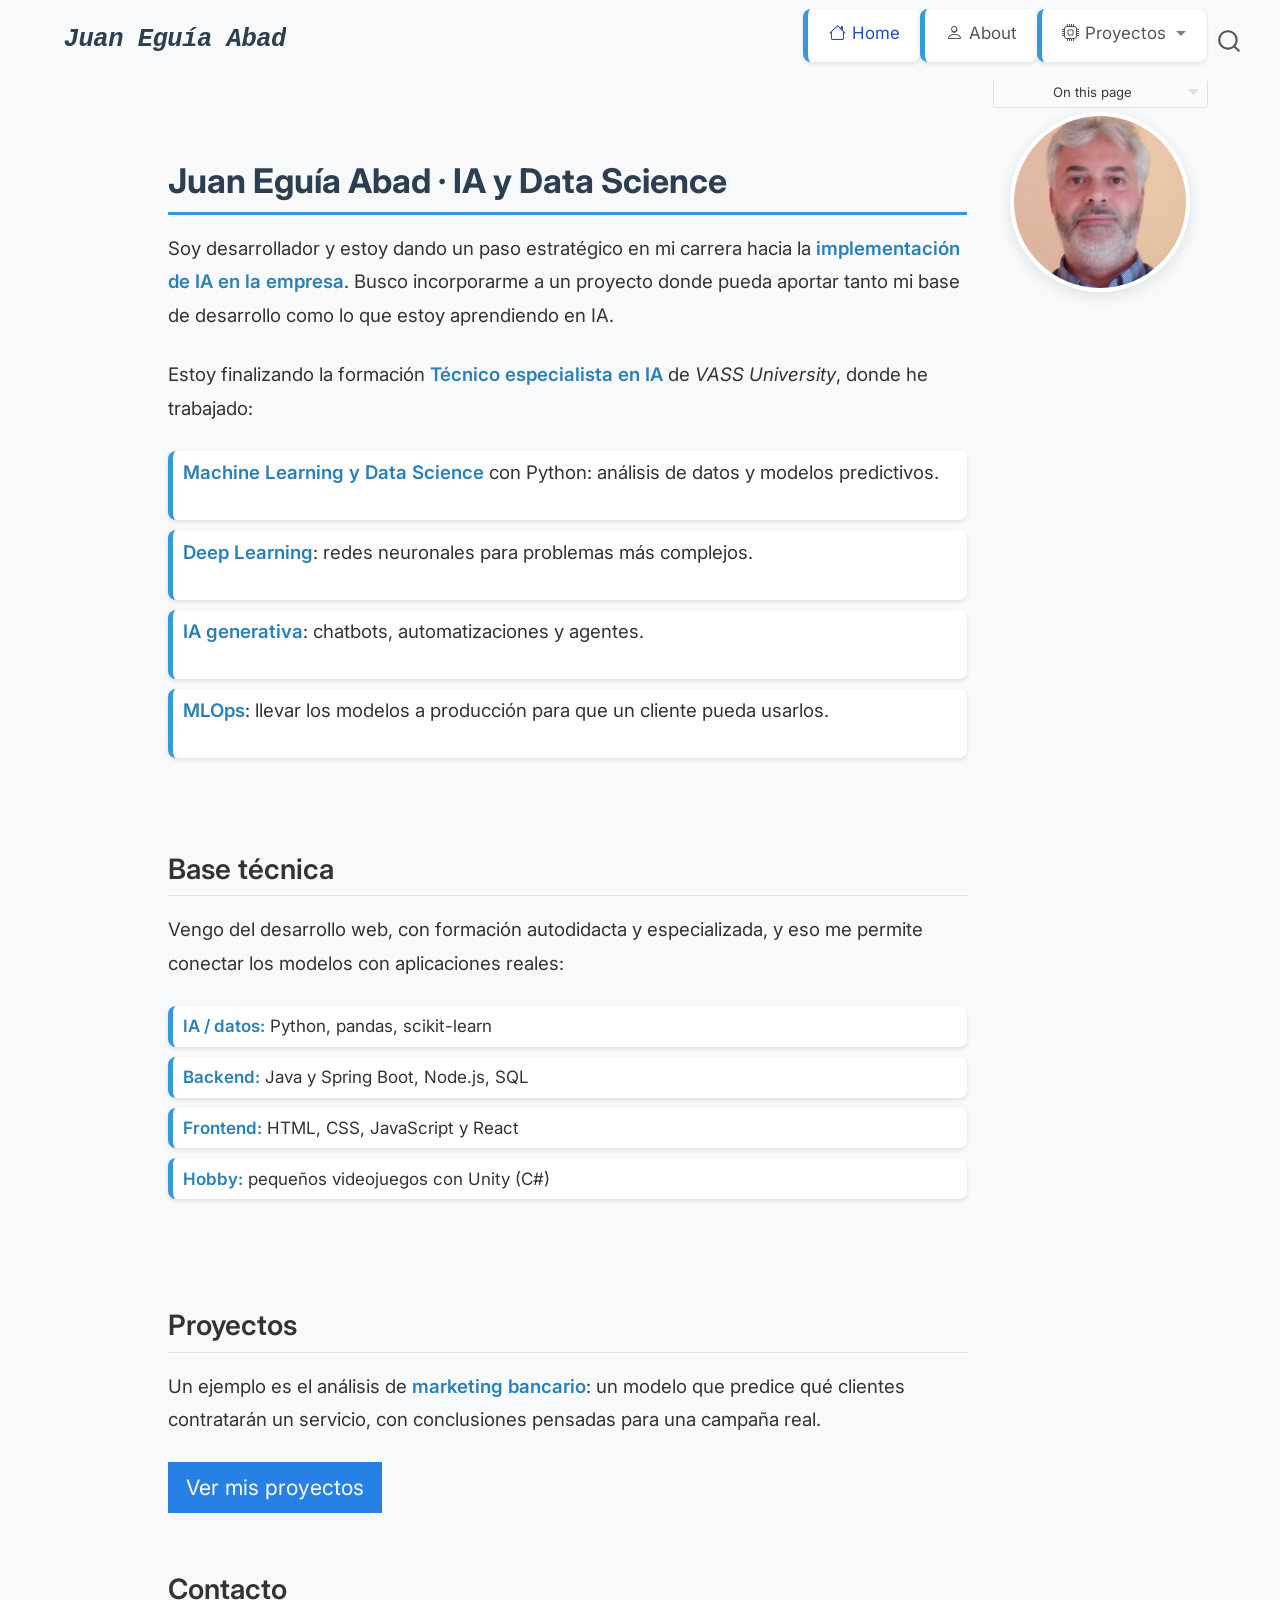
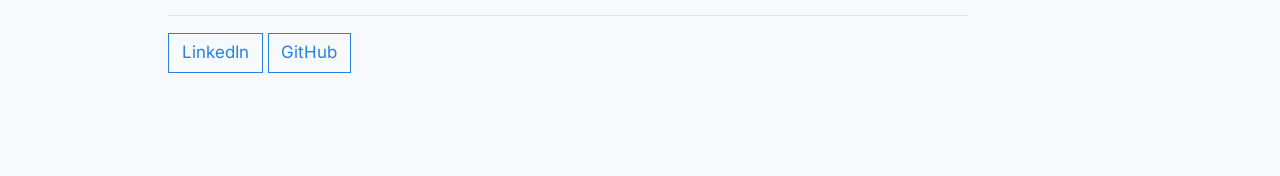
==== docs/index.html @ ff0ca88d "Actualizado proyecto bank-marketing (cambios esteticos)" ====
<!DOCTYPE html>
<html xmlns="http://www.w3.org/1999/xhtml" lang="en" xml:lang="en"><head>

<meta charset="utf-8">
<meta name="generator" content="quarto-1.9.37">

<meta name="viewport" content="width=device-width, initial-scale=1.0, user-scalable=yes">


<title>Juan Eguía Abad · IA y Data Science – Juan Eguía Abad</title>
<style>
/* Default styles provided by pandoc.
** See https://pandoc.org/MANUAL.html#variables-for-html for config info.
*/
code{white-space: pre-wrap;}
span.smallcaps{font-variant: small-caps;}
div.columns{display: flex; gap: min(4vw, 1.5em);}
div.column{flex: auto; overflow-x: auto;}
div.hanging-indent{margin-left: 1.5em; text-indent: -1.5em;}
ul.task-list{list-style: none;}
ul.task-list li input[type="checkbox"] {
  width: 0.8em;
  margin: 0 0.8em 0.2em -1em; /* quarto-specific, see https://github.com/quarto-dev/quarto-cli/issues/4556 */ 
  vertical-align: middle;
}
</style>


<script src="site_libs/quarto-nav/quarto-nav.js"></script>
<script src="site_libs/quarto-nav/headroom.min.js"></script>
<script src="site_libs/clipboard/clipboard.min.js"></script>
<script src="site_libs/quarto-search/autocomplete.umd.js"></script>
<script src="site_libs/quarto-search/fuse.min.js"></script>
<script src="site_libs/quarto-search/quarto-search.js"></script>
<meta name="quarto:offset" content="./">
<script src="site_libs/quarto-html/quarto.js" type="module"></script>
<script src="site_libs/quarto-html/tabsets/tabsets.js" type="module"></script>
<script src="site_libs/quarto-html/popper.min.js"></script>
<script src="site_libs/quarto-html/tippy.umd.min.js"></script>
<script src="site_libs/quarto-html/anchor.min.js"></script>
<link href="site_libs/quarto-html/tippy.css" rel="stylesheet">
<link href="site_libs/quarto-html/quarto-syntax-highlighting-7f8f88aac4f3542376d5c11b86a4c14d.css" rel="stylesheet" id="quarto-text-highlighting-styles">
<script src="site_libs/bootstrap/bootstrap.min.js"></script>
<link href="site_libs/bootstrap/bootstrap-icons.css" rel="stylesheet">
<link href="site_libs/bootstrap/bootstrap-a0f9fd0d421825b736dc1bbcbcba2219.min.css" rel="stylesheet" append-hash="true" id="quarto-bootstrap" data-mode="light">
<script id="quarto-search-options" type="application/json">{
  "location": "navbar",
  "copy-button": false,
  "collapse-after": 3,
  "panel-placement": "end",
  "type": "overlay",
  "limit": 50,
  "keyboard-shortcut": [
    "f",
    "/",
    "s"
  ],
  "show-item-context": false,
  "language": {
    "search-no-results-text": "No results",
    "search-matching-documents-text": "matching documents",
    "search-copy-link-title": "Copy link to search",
    "search-hide-matches-text": "Hide additional matches",
    "search-more-match-text": "more match in this document",
    "search-more-matches-text": "more matches in this document",
    "search-clear-button-title": "Clear",
    "search-text-placeholder": "",
    "search-detached-cancel-button-title": "Cancel",
    "search-submit-button-title": "Submit",
    "search-label": "Search"
  }
}</script>


<link rel="stylesheet" href="styles.css">
</head>

<body class="nav-fixed quarto-light">

<div id="quarto-search-results"></div>
  <header id="quarto-header" class="headroom fixed-top">
    <nav class="navbar navbar-expand-lg " data-bs-theme="dark">
      <div class="navbar-container container-fluid">
      <div class="navbar-brand-container mx-auto">
    <a class="navbar-brand" href="./index.html">
    <span class="navbar-title">Juan Eguía Abad</span>
    </a>
  </div>
            <div id="quarto-search" class="" title="Search"></div>
          <button class="navbar-toggler" type="button" data-bs-toggle="collapse" data-bs-target="#navbarCollapse" aria-controls="navbarCollapse" role="menu" aria-expanded="false" aria-label="Toggle navigation" onclick="if (window.quartoToggleHeadroom) { window.quartoToggleHeadroom(); }">
  <span class="navbar-toggler-icon"></span>
</button>
          <div class="collapse navbar-collapse" id="navbarCollapse">
            <ul class="navbar-nav navbar-nav-scroll ms-auto">
  <li class="nav-item">
    <a class="nav-link active" href="./index.html" aria-current="page"> <i class="bi bi-house" role="img">
</i> 
<span class="menu-text">Home</span></a>
  </li>  
  <li class="nav-item">
    <a class="nav-link" href="./about.html"> <i class="bi bi-person" role="img">
</i> 
<span class="menu-text">About</span></a>
  </li>  
  <li class="nav-item dropdown ">
    <a class="nav-link dropdown-toggle" href="#" id="nav-menu-proyectos" role="link" data-bs-toggle="dropdown" aria-expanded="false">
      <i class="bi bi-cpu" role="img">
</i> 
 <span class="menu-text">Proyectos</span>
    </a>
    <ul class="dropdown-menu dropdown-menu-end" aria-labelledby="nav-menu-proyectos">    
        <li>
    <a class="dropdown-item" href="./final_project_bf_juan_eguia_v2.html">
 <span class="dropdown-text">📊 Marketing Bancario</span></a>
  </li>  
        <li>
    <a class="dropdown-item" href="https://www.youtube.com/watch?v=UpP2fRecgTw">
 <span class="dropdown-text">🏆 Histórico ganadores Grand Slams</span></a>
  </li>  
    </ul>
  </li>
</ul>
          </div> <!-- /navcollapse -->
            <div class="quarto-navbar-tools">
</div>
      </div> <!-- /container-fluid -->
    </nav>
</header>
<!-- content -->
<div id="quarto-content" class="quarto-container page-columns page-rows-contents page-layout-article page-navbar">
<!-- sidebar -->
<!-- margin-sidebar -->
    <div id="quarto-margin-sidebar" class="sidebar margin-sidebar">
        <nav id="TOC" role="doc-toc" class="toc-active">
    <h2 id="toc-title">On this page</h2>
   
  <ul>
  <li><a href="#base-técnica" id="toc-base-técnica" class="nav-link active" data-scroll-target="#base-técnica">Base técnica</a></li>
  <li><a href="#proyectos" id="toc-proyectos" class="nav-link" data-scroll-target="#proyectos">Proyectos</a></li>
  <li><a href="#contacto" id="toc-contacto" class="nav-link" data-scroll-target="#contacto">Contacto</a></li>
  </ul>
</nav>
    </div>
<!-- main -->
<main class="content page-columns page-full" id="quarto-document-content">

<header id="title-block-header" class="quarto-title-block default">
<div class="quarto-title">
<h1 class="title">Juan Eguía Abad · IA y Data Science</h1>
</div>



<div class="quarto-title-meta">

    
  
    
  </div>
  


</header>



<div class="no-row-height column-margin column-container"><div class="">
<p><img src="img/fotoJuan.jpg" class="profile-photo img-fluid" alt="Foto de Juan Eguía Abad"></p>
</div></div><p>Soy desarrollador y estoy dando un paso estratégico en mi carrera hacia la <strong>implementación de IA en la empresa</strong>. Busco incorporarme a un proyecto donde pueda aportar tanto mi base de desarrollo como lo que estoy aprendiendo en IA.</p>
<p>Estoy finalizando la formación <strong>Técnico especialista en IA</strong> de <em>VASS University</em>, donde he trabajado:</p>
<ul>
<li><p><strong>Machine Learning y Data Science</strong> con Python: análisis de datos y modelos predictivos.</p></li>
<li><p><strong>Deep Learning</strong>: redes neuronales para problemas más complejos.</p></li>
<li><p><strong>IA generativa</strong>: chatbots, automatizaciones y agentes.</p></li>
<li><p><strong>MLOps</strong>: llevar los modelos a producción para que un cliente pueda usarlos.</p></li>
</ul>
<p><br></p>
<section id="base-técnica" class="level2">
<h2 class="anchored" data-anchor-id="base-técnica">Base técnica</h2>
<p>Vengo del desarrollo web, con formación autodidacta y especializada, y eso me permite conectar los modelos con aplicaciones reales:</p>
<ul>
<li><strong>IA / datos:</strong> Python, pandas, scikit-learn</li>
<li><strong>Backend:</strong> Java y Spring Boot, Node.js, SQL</li>
<li><strong>Frontend:</strong> HTML, CSS, JavaScript y React</li>
<li><strong>Hobby:</strong> pequeños videojuegos con Unity (C#)</li>
</ul>
<p><br></p>
</section>
<section id="proyectos" class="level2">
<h2 class="anchored" data-anchor-id="proyectos">Proyectos</h2>
<p>Un ejemplo es el análisis de <strong>marketing bancario</strong>: un modelo que predice qué clientes contratarán un servicio, con conclusiones pensadas para una campaña real.</p>
<p><a href="./proyectos.html" class="btn btn-primary btn-lg">Ver mis proyectos</a></p>
</section>
<section id="contacto" class="level2">
<h2 class="anchored" data-anchor-id="contacto">Contacto</h2>
<!-- Sustituye TU-USUARIO por tus URLs reales -->
<p><a href="https://www.linkedin.com/in/juan-eguía-638878b7/" class="btn btn-outline-primary" target="_blank">LinkedIn</a> <a href="https://github.com/juan1639" class="btn btn-outline-primary" target="_blank">GitHub</a></p>


</section>

</main> <!-- /main -->
<script id="quarto-html-after-body" type="application/javascript">
  window.document.addEventListener("DOMContentLoaded", function (event) {
    const icon = "";
    const anchorJS = new window.AnchorJS();
    anchorJS.options = {
      placement: 'right',
      icon: icon
    };
    anchorJS.add('.anchored');
    const isCodeAnnotation = (el) => {
      for (const clz of el.classList) {
        if (clz.startsWith('code-annotation-')) {                     
          return true;
        }
      }
      return false;
    }
    const onCopySuccess = function(e) {
      // button target
      const button = e.trigger;
      // don't keep focus
      button.blur();
      // flash "checked"
      button.classList.add('code-copy-button-checked');
      var currentTitle = button.getAttribute("title");
      button.setAttribute("title", "Copied!");
      let tooltip;
      if (window.bootstrap) {
        button.setAttribute("data-bs-toggle", "tooltip");
        button.setAttribute("data-bs-placement", "left");
        button.setAttribute("data-bs-title", "Copied!");
        tooltip = new bootstrap.Tooltip(button, 
          { trigger: "manual", 
            customClass: "code-copy-button-tooltip",
            offset: [0, -8]});
        tooltip.show();    
      }
      setTimeout(function() {
        if (tooltip) {
          tooltip.hide();
          button.removeAttribute("data-bs-title");
          button.removeAttribute("data-bs-toggle");
          button.removeAttribute("data-bs-placement");
        }
        button.setAttribute("title", currentTitle);
        button.classList.remove('code-copy-button-checked');
      }, 1000);
      // clear code selection
      e.clearSelection();
    }
    const getTextToCopy = function(trigger) {
      const outerScaffold = trigger.parentElement.cloneNode(true);
      const codeEl = outerScaffold.querySelector('code');
      for (const childEl of codeEl.children) {
        if (isCodeAnnotation(childEl)) {
          childEl.remove();
        }
      }
      return codeEl.innerText;
    }
    const clipboard = new window.ClipboardJS('.code-copy-button:not([data-in-quarto-modal])', {
      text: getTextToCopy
    });
    clipboard.on('success', onCopySuccess);
    if (window.document.getElementById('quarto-embedded-source-code-modal')) {
      const clipboardModal = new window.ClipboardJS('.code-copy-button[data-in-quarto-modal]', {
        text: getTextToCopy,
        container: window.document.getElementById('quarto-embedded-source-code-modal')
      });
      clipboardModal.on('success', onCopySuccess);
    }
      var localhostRegex = new RegExp(/^(?:http|https):\/\/localhost\:?[0-9]*\//);
      var mailtoRegex = new RegExp(/^mailto:/);
        var filterRegex = new RegExp('/' + window.location.host + '/');
      var isInternal = (href) => {
          return filterRegex.test(href) || localhostRegex.test(href) || mailtoRegex.test(href);
      }
      // Inspect non-navigation links and adorn them if external
     var links = window.document.querySelectorAll('a[href]:not(.nav-link):not(.navbar-brand):not(.toc-action):not(.sidebar-link):not(.sidebar-item-toggle):not(.pagination-link):not(.no-external):not([aria-hidden]):not(.dropdown-item):not(.quarto-navigation-tool):not(.about-link)');
      for (var i=0; i<links.length; i++) {
        const link = links[i];
        if (!isInternal(link.href)) {
          // undo the damage that might have been done by quarto-nav.js in the case of
          // links that we want to consider external
          if (link.dataset.originalHref !== undefined) {
            link.href = link.dataset.originalHref;
          }
        }
      }
    function tippyHover(el, contentFn, onTriggerFn, onUntriggerFn) {
      const config = {
        allowHTML: true,
        maxWidth: 500,
        delay: 100,
        arrow: false,
        appendTo: function(el) {
            return el.parentElement;
        },
        interactive: true,
        interactiveBorder: 10,
        theme: 'quarto',
        placement: 'bottom-start',
      };
      if (contentFn) {
        config.content = contentFn;
      }
      if (onTriggerFn) {
        config.onTrigger = onTriggerFn;
      }
      if (onUntriggerFn) {
        config.onUntrigger = onUntriggerFn;
      }
      window.tippy(el, config); 
    }
    const noterefs = window.document.querySelectorAll('a[role="doc-noteref"]');
    for (var i=0; i<noterefs.length; i++) {
      const ref = noterefs[i];
      tippyHover(ref, function() {
        // use id or data attribute instead here
        let href = ref.getAttribute('data-footnote-href') || ref.getAttribute('href');
        try { href = new URL(href).hash; } catch {}
        const id = href.replace(/^#\/?/, "");
        const note = window.document.getElementById(id);
        if (note) {
          return note.innerHTML;
        } else {
          return "";
        }
      });
    }
    const xrefs = window.document.querySelectorAll('a.quarto-xref');
    const processXRef = (id, note) => {
      // Strip column container classes
      const stripColumnClz = (el) => {
        el.classList.remove("page-full", "page-columns");
        if (el.children) {
          for (const child of el.children) {
            stripColumnClz(child);
          }
        }
      }
      stripColumnClz(note)
      if (id === null || id.startsWith('sec-')) {
        // Special case sections, only their first couple elements
        const container = document.createElement("div");
        if (note.children && note.children.length > 2) {
          container.appendChild(note.children[0].cloneNode(true));
          for (let i = 1; i < note.children.length; i++) {
            const child = note.children[i];
            if (child.tagName === "P" && child.innerText === "") {
              continue;
            } else {
              container.appendChild(child.cloneNode(true));
              break;
            }
          }
          if (window.Quarto?.typesetMath) {
            window.Quarto.typesetMath(container);
          }
          return container.innerHTML
        } else {
          if (window.Quarto?.typesetMath) {
            window.Quarto.typesetMath(note);
          }
          return note.innerHTML;
        }
      } else {
        // Remove any anchor links if they are present
        const anchorLink = note.querySelector('a.anchorjs-link');
        if (anchorLink) {
          anchorLink.remove();
        }
        if (window.Quarto?.typesetMath) {
          window.Quarto.typesetMath(note);
        }
        if (note.classList.contains("callout")) {
          return note.outerHTML;
        } else {
          return note.innerHTML;
        }
      }
    }
    for (var i=0; i<xrefs.length; i++) {
      const xref = xrefs[i];
      tippyHover(xref, undefined, function(instance) {
        instance.disable();
        let url = xref.getAttribute('href');
        let hash = undefined; 
        if (url.startsWith('#')) {
          hash = url;
        } else {
          try { hash = new URL(url).hash; } catch {}
        }
        if (hash) {
          const id = hash.replace(/^#\/?/, "");
          const note = window.document.getElementById(id);
          if (note !== null) {
            try {
              const html = processXRef(id, note.cloneNode(true));
              instance.setContent(html);
            } finally {
              instance.enable();
              instance.show();
            }
          } else {
            // See if we can fetch this
            fetch(url.split('#')[0])
            .then(res => res.text())
            .then(html => {
              const parser = new DOMParser();
              const htmlDoc = parser.parseFromString(html, "text/html");
              const note = htmlDoc.getElementById(id);
              if (note !== null) {
                const html = processXRef(id, note);
                instance.setContent(html);
              } 
            }).finally(() => {
              instance.enable();
              instance.show();
            });
          }
        } else {
          // See if we can fetch a full url (with no hash to target)
          // This is a special case and we should probably do some content thinning / targeting
          fetch(url)
          .then(res => res.text())
          .then(html => {
            const parser = new DOMParser();
            const htmlDoc = parser.parseFromString(html, "text/html");
            const note = htmlDoc.querySelector('main.content');
            if (note !== null) {
              // This should only happen for chapter cross references
              // (since there is no id in the URL)
              // remove the first header
              if (note.children.length > 0 && note.children[0].tagName === "HEADER") {
                note.children[0].remove();
              }
              const html = processXRef(null, note);
              instance.setContent(html);
            } 
          }).finally(() => {
            instance.enable();
            instance.show();
          });
        }
      }, function(instance) {
      });
    }
        let selectedAnnoteEl;
        const selectorForAnnotation = ( cell, annotation) => {
          let cellAttr = 'data-code-cell="' + cell + '"';
          let lineAttr = 'data-code-annotation="' +  annotation + '"';
          const selector = 'span[' + cellAttr + '][' + lineAttr + ']';
          return selector;
        }
        const selectCodeLines = (annoteEl) => {
          const doc = window.document;
          const targetCell = annoteEl.getAttribute("data-target-cell");
          const targetAnnotation = annoteEl.getAttribute("data-target-annotation");
          const annoteSpan = window.document.querySelector(selectorForAnnotation(targetCell, targetAnnotation));
          const lines = annoteSpan.getAttribute("data-code-lines").split(",");
          const lineIds = lines.map((line) => {
            return targetCell + "-" + line;
          })
          let top = null;
          let height = null;
          let parent = null;
          if (lineIds.length > 0) {
              //compute the position of the single el (top and bottom and make a div)
              const el = window.document.getElementById(lineIds[0]);
              top = el.offsetTop;
              height = el.offsetHeight;
              parent = el.parentElement.parentElement;
            if (lineIds.length > 1) {
              const lastEl = window.document.getElementById(lineIds[lineIds.length - 1]);
              const bottom = lastEl.offsetTop + lastEl.offsetHeight;
              height = bottom - top;
            }
            if (top !== null && height !== null && parent !== null) {
              // cook up a div (if necessary) and position it 
              let div = window.document.getElementById("code-annotation-line-highlight");
              if (div === null) {
                div = window.document.createElement("div");
                div.setAttribute("id", "code-annotation-line-highlight");
                div.style.position = 'absolute';
                parent.appendChild(div);
              }
              div.style.top = top - 2 + "px";
              div.style.height = height + 4 + "px";
              div.style.left = 0;
              let gutterDiv = window.document.getElementById("code-annotation-line-highlight-gutter");
              if (gutterDiv === null) {
                gutterDiv = window.document.createElement("div");
                gutterDiv.setAttribute("id", "code-annotation-line-highlight-gutter");
                gutterDiv.style.position = 'absolute';
                const codeCell = window.document.getElementById(targetCell);
                const gutter = codeCell.querySelector('.code-annotation-gutter');
                gutter.appendChild(gutterDiv);
              }
              gutterDiv.style.top = top - 2 + "px";
              gutterDiv.style.height = height + 4 + "px";
            }
            selectedAnnoteEl = annoteEl;
          }
        };
        const unselectCodeLines = () => {
          const elementsIds = ["code-annotation-line-highlight", "code-annotation-line-highlight-gutter"];
          elementsIds.forEach((elId) => {
            const div = window.document.getElementById(elId);
            if (div) {
              div.remove();
            }
          });
          selectedAnnoteEl = undefined;
        };
          // Handle positioning of the toggle
      window.addEventListener(
        "resize",
        throttle(() => {
          elRect = undefined;
          if (selectedAnnoteEl) {
            selectCodeLines(selectedAnnoteEl);
          }
        }, 10)
      );
      function throttle(fn, ms) {
      let throttle = false;
      let timer;
        return (...args) => {
          if(!throttle) { // first call gets through
              fn.apply(this, args);
              throttle = true;
          } else { // all the others get throttled
              if(timer) clearTimeout(timer); // cancel #2
              timer = setTimeout(() => {
                fn.apply(this, args);
                timer = throttle = false;
              }, ms);
          }
        };
      }
        // Attach click handler to the DT
        const annoteDls = window.document.querySelectorAll('dt[data-target-cell]');
        for (const annoteDlNode of annoteDls) {
          annoteDlNode.addEventListener('click', (event) => {
            const clickedEl = event.target;
            if (clickedEl !== selectedAnnoteEl) {
              unselectCodeLines();
              const activeEl = window.document.querySelector('dt[data-target-cell].code-annotation-active');
              if (activeEl) {
                activeEl.classList.remove('code-annotation-active');
              }
              selectCodeLines(clickedEl);
              clickedEl.classList.add('code-annotation-active');
            } else {
              // Unselect the line
              unselectCodeLines();
              clickedEl.classList.remove('code-annotation-active');
            }
          });
        }
    const findCites = (el) => {
      const parentEl = el.parentElement;
      if (parentEl) {
        const cites = parentEl.dataset.cites;
        if (cites) {
          return {
            el,
            cites: cites.split(' ')
          };
        } else {
          return findCites(el.parentElement)
        }
      } else {
        return undefined;
      }
    };
    var bibliorefs = window.document.querySelectorAll('a[role="doc-biblioref"]');
    for (var i=0; i<bibliorefs.length; i++) {
      const ref = bibliorefs[i];
      const citeInfo = findCites(ref);
      if (citeInfo) {
        tippyHover(citeInfo.el, function() {
          var popup = window.document.createElement('div');
          citeInfo.cites.forEach(function(cite) {
            var citeDiv = window.document.createElement('div');
            citeDiv.classList.add('hanging-indent');
            citeDiv.classList.add('csl-entry');
            var biblioDiv = window.document.getElementById('ref-' + cite);
            if (biblioDiv) {
              citeDiv.innerHTML = biblioDiv.innerHTML;
            }
            popup.appendChild(citeDiv);
          });
          return popup.innerHTML;
        });
      }
    }
  });
  </script>
</div> <!-- /content -->




</body></html>
---- docs/site_libs/quarto-html/tippy.css ----
.tippy-box[data-animation=fade][data-state=hidden]{opacity:0}[data-tippy-root]{max-width:calc(100vw - 10px)}.tippy-box{position:relative;background-color:#333;color:#fff;border-radius:4px;font-size:14px;line-height:1.4;white-space:normal;outline:0;transition-property:transform,visibility,opacity}.tippy-box[data-placement^=top]>.tippy-arrow{bottom:0}.tippy-box[data-placement^=top]>.tippy-arrow:before{bottom:-7px;left:0;border-width:8px 8px 0;border-top-color:initial;transform-origin:center top}.tippy-box[data-placement^=bottom]>.tippy-arrow{top:0}.tippy-box[data-placement^=bottom]>.tippy-arrow:before{top:-7px;left:0;border-width:0 8px 8px;border-bottom-color:initial;transform-origin:center bottom}.tippy-box[data-placement^=left]>.tippy-arrow{right:0}.tippy-box[data-placement^=left]>.tippy-arrow:before{border-width:8px 0 8px 8px;border-left-color:initial;right:-7px;transform-origin:center left}.tippy-box[data-placement^=right]>.tippy-arrow{left:0}.tippy-box[data-placement^=right]>.tippy-arrow:before{left:-7px;border-width:8px 8px 8px 0;border-right-color:initial;transform-origin:center right}.tippy-box[data-inertia][data-state=visible]{transition-timing-function:cubic-bezier(.54,1.5,.38,1.11)}.tippy-arrow{width:16px;height:16px;color:#333}.tippy-arrow:before{content:"";position:absolute;border-color:transparent;border-style:solid}.tippy-content{position:relative;padding:5px 9px;z-index:1}
---- docs/site_libs/quarto-html/quarto-syntax-highlighting-7f8f88aac4f3542376d5c11b86a4c14d.css ----
/* quarto syntax highlight colors */
:root {
  --quarto-hl-ot-color: #003B4F;
  --quarto-hl-at-color: #657422;
  --quarto-hl-ss-color: #20794D;
  --quarto-hl-an-color: #5E5E5E;
  --quarto-hl-fu-color: #4758AB;
  --quarto-hl-st-color: #20794D;
  --quarto-hl-cf-color: #003B4F;
  --quarto-hl-op-color: #5E5E5E;
  --quarto-hl-er-color: #AD0000;
  --quarto-hl-bn-color: #AD0000;
  --quarto-hl-al-color: #AD0000;
  --quarto-hl-va-color: #111111;
  --quarto-hl-bu-color: inherit;
  --quarto-hl-ex-color: inherit;
  --quarto-hl-pp-color: #AD0000;
  --quarto-hl-in-color: #5E5E5E;
  --quarto-hl-vs-color: #20794D;
  --quarto-hl-wa-color: #5E5E5E;
  --quarto-hl-do-color: #5E5E5E;
  --quarto-hl-im-color: #00769E;
  --quarto-hl-ch-color: #20794D;
  --quarto-hl-dt-color: #AD0000;
  --quarto-hl-fl-color: #AD0000;
  --quarto-hl-co-color: #5E5E5E;
  --quarto-hl-cv-color: #5E5E5E;
  --quarto-hl-cn-color: #8f5902;
  --quarto-hl-sc-color: #5E5E5E;
  --quarto-hl-dv-color: #AD0000;
  --quarto-hl-kw-color: #003B4F;
}

/* other quarto variables */
:root {
  --quarto-font-monospace: SFMono-Regular, Menlo, Monaco, Consolas, "Liberation Mono", "Courier New", monospace;
}

/* syntax highlight based on Pandoc's rules */
pre > code.sourceCode > span {
  color: #003B4F;
}

code.sourceCode > span {
  color: #003B4F;
}

div.sourceCode,
div.sourceCode pre.sourceCode {
  color: #003B4F;
}

/* Normal */
code span {
  color: #003B4F;
}

/* Alert */
code span.al {
  color: #AD0000;
  font-style: inherit;
}

/* Annotation */
code span.an {
  color: #5E5E5E;
  font-style: inherit;
}

/* Attribute */
code span.at {
  color: #657422;
  font-style: inherit;
}

/* BaseN */
code span.bn {
  color: #AD0000;
  font-style: inherit;
}

/* BuiltIn */
code span.bu {
  font-style: inherit;
}

/* ControlFlow */
code span.cf {
  color: #003B4F;
  font-weight: bold;
  font-style: inherit;
}

/* Char */
code span.ch {
  color: #20794D;
  font-style: inherit;
}

/* Constant */
code span.cn {
  color: #8f5902;
  font-style: inherit;
}

/* Comment */
code span.co {
  color: #5E5E5E;
  font-style: inherit;
}

/* CommentVar */
code span.cv {
  color: #5E5E5E;
  font-style: italic;
}

/* Documentation */
code span.do {
  color: #5E5E5E;
  font-style: italic;
}

/* DataType */
code span.dt {
  color: #AD0000;
  font-style: inherit;
}

/* DecVal */
code span.dv {
  color: #AD0000;
  font-style: inherit;
}

/* Error */
code span.er {
  color: #AD0000;
  font-style: inherit;
}

/* Extension */
code span.ex {
  font-style: inherit;
}

/* Float */
code span.fl {
  color: #AD0000;
  font-style: inherit;
}

/* Function */
code span.fu {
  color: #4758AB;
  font-style: inherit;
}

/* Import */
code span.im {
  color: #00769E;
  font-style: inherit;
}

/* Information */
code span.in {
  color: #5E5E5E;
  font-style: inherit;
}

/* Keyword */
code span.kw {
  color: #003B4F;
  font-weight: bold;
  font-style: inherit;
}

/* Operator */
code span.op {
  color: #5E5E5E;
  font-style: inherit;
}

/* Other */
code span.ot {
  color: #003B4F;
  font-style: inherit;
}

/* Preprocessor */
code span.pp {
  color: #AD0000;
  font-style: inherit;
}

/* SpecialChar */
code span.sc {
  color: #5E5E5E;
  font-style: inherit;
}

/* SpecialString */
code span.ss {
  color: #20794D;
  font-style: inherit;
}

/* String */
code span.st {
  color: #20794D;
  font-style: inherit;
}

/* Variable */
code span.va {
  color: #111111;
  font-style: inherit;
}

/* VerbatimString */
code span.vs {
  color: #20794D;
  font-style: inherit;
}

/* Warning */
code span.wa {
  color: #5E5E5E;
  font-style: italic;
}

.prevent-inlining {
  content: "</";
}

/*# sourceMappingURL=789ad8cd35626ba772517505b42a116e.css.map */
---- docs/styles.css ----
/* css styles */
/* Importar una fuente elegante de Google */
/* @import url('https://googleapis.com'); */
@import url('https://fonts.googleapis.com/css2?family=Inter:wght@400;600;700&display=swap');

body {
    font-family: 'Inter', sans-serif;
    line-height: 1.8;
    color: #333;
    background-color: #f8f9fa;
}

.profile-photo {
    width: 180px;         /* Ajusta el tamaño a tu gusto */
    height: 180px;
    object-fit: cover;    /* Evita que la foto se deforme */
    border-radius: 50%;   /* Hace la foto redonda */
    border: 4px solid white;
    box-shadow: 0 4px 15px rgba(0,0,0,0.1); /* Sombra elegante */
    margin-bottom: 20px;
    display: block;
    margin-left: auto;
    margin-right: auto;   /* Centra la imagen */
}

/* Estilo para el título de la barra de navegación */
.navbar-brand {
    font-family: 'Fira Code', monospace; /* Fuente tipo código */
    font-weight: bold;
    font-style: italic;
    font-size: 1.5rem;
    margin-left: 2rem;
    letter-spacing: -0.5px;
    color: #2c3e50 !important;
}

/* Estilo para el título principal */
h1.title {
    font-weight: 700;
    color: #2c3e50;
    border-bottom: 3px solid #3498db;
    padding-bottom: 10px;
    margin-top: 50px;
    margin-bottom: 40px;
}

/* Estilo para los párrafos */
p {
    font-size: 1.1rem;
    margin-bottom: 1.5rem;
    max-width: 800px; /* Mejora la lectura */
}

/* Resaltado en negrita (para tus tecnologías) */
strong {
    color: #2980b9;
    font-weight: 600;
}

/* Botón de "Ver mis proyectos" */
a[href="about.qmd"] {
    display: inline-block;
    background-color: #3498db;
    color: white !important;
    padding: 12px 25px;
    border-radius: 8px;
    text-decoration: none;
    font-weight: 600;
    transition: all 0.3s ease;
    margin-top: 20px;
    box-shadow: 0 4px 6px rgba(0,0,0,0.1);
}

a[href="about.qmd"]:hover {
    background-color: #2980b9;
    transform: translateY(-2px);
    box-shadow: 0 6px 12px rgba(0,0,0,0.15);
}

/* Un toque especial para el bloque de texto */
.quarto-title-block {
    margin-bottom: 3rem;
}

/* Estilo para la lista de proyectos */
ul {
    list-style: none;
    padding-left: 0;
}

ul li {
    background: white;
    margin-bottom: 10px;
    padding: 0.3rem 0.6rem;
    border-radius: 8px;
    border-left: 5px solid #3498db;
    box-shadow: 0 2px 4px rgba(0,0,0,0.1);
}

ul li a {
    text-decoration: none;
    font-weight: 600;
    color: #2c3e50;
}
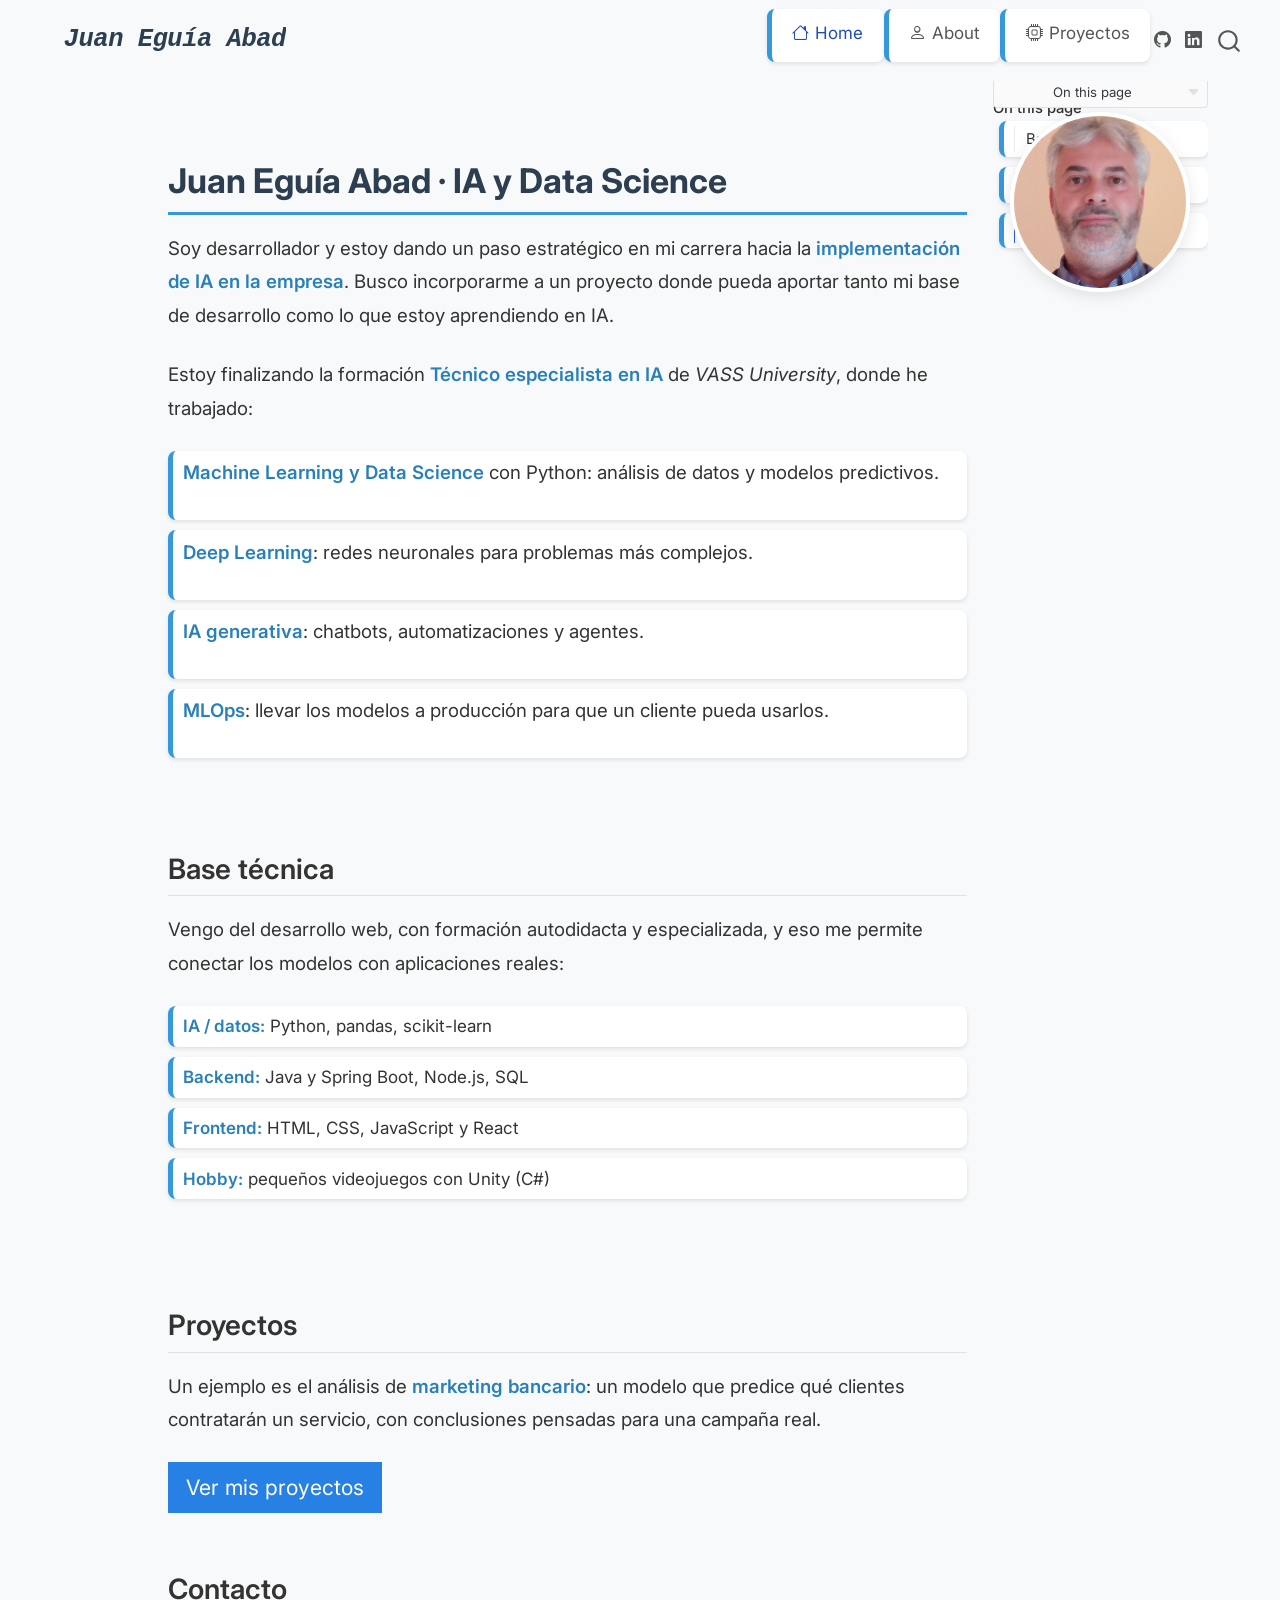
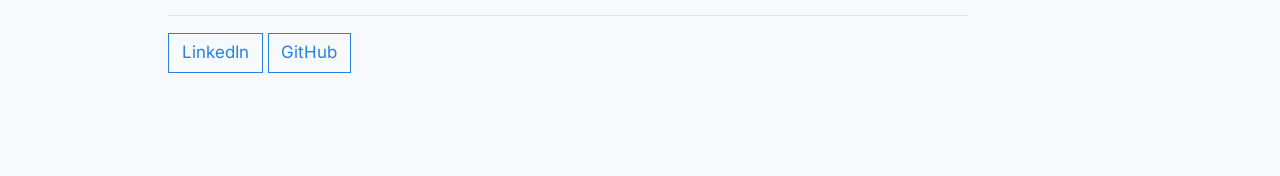
==== commit 7293f368: "Cambiada estructura del portfolio" ====
--- a/docs/index.html
+++ b/docs/index.html
@@ -102,26 +102,16 @@
 </i> 
 <span class="menu-text">About</span></a>
   </li>  
-  <li class="nav-item dropdown ">
-    <a class="nav-link dropdown-toggle" href="#" id="nav-menu-proyectos" role="link" data-bs-toggle="dropdown" aria-expanded="false">
-      <i class="bi bi-cpu" role="img">
+  <li class="nav-item">
+    <a class="nav-link" href="./proyectos.html"> <i class="bi bi-cpu" role="img">
 </i> 
- <span class="menu-text">Proyectos</span>
-    </a>
-    <ul class="dropdown-menu dropdown-menu-end" aria-labelledby="nav-menu-proyectos">    
-        <li>
-    <a class="dropdown-item" href="./final_project_bf_juan_eguia_v2.html">
- <span class="dropdown-text">📊 Marketing Bancario</span></a>
+<span class="menu-text">Proyectos</span></a>
   </li>  
-        <li>
-    <a class="dropdown-item" href="https://www.youtube.com/watch?v=UpP2fRecgTw">
- <span class="dropdown-text">🏆 Histórico ganadores Grand Slams</span></a>
-  </li>  
-    </ul>
-  </li>
 </ul>
           </div> <!-- /navcollapse -->
             <div class="quarto-navbar-tools">
+    <a href="https://github.com/juan1639" title="" class="quarto-navigation-tool px-1" aria-label=""><i class="bi bi-github"></i></a>
+    <a href="https://www.linkedin.com/in/juan-egu%C3%ADa-638878b7/" title="" class="quarto-navigation-tool px-1" aria-label=""><i class="bi bi-linkedin"></i></a>
 </div>
       </div> <!-- /container-fluid -->
     </nav>
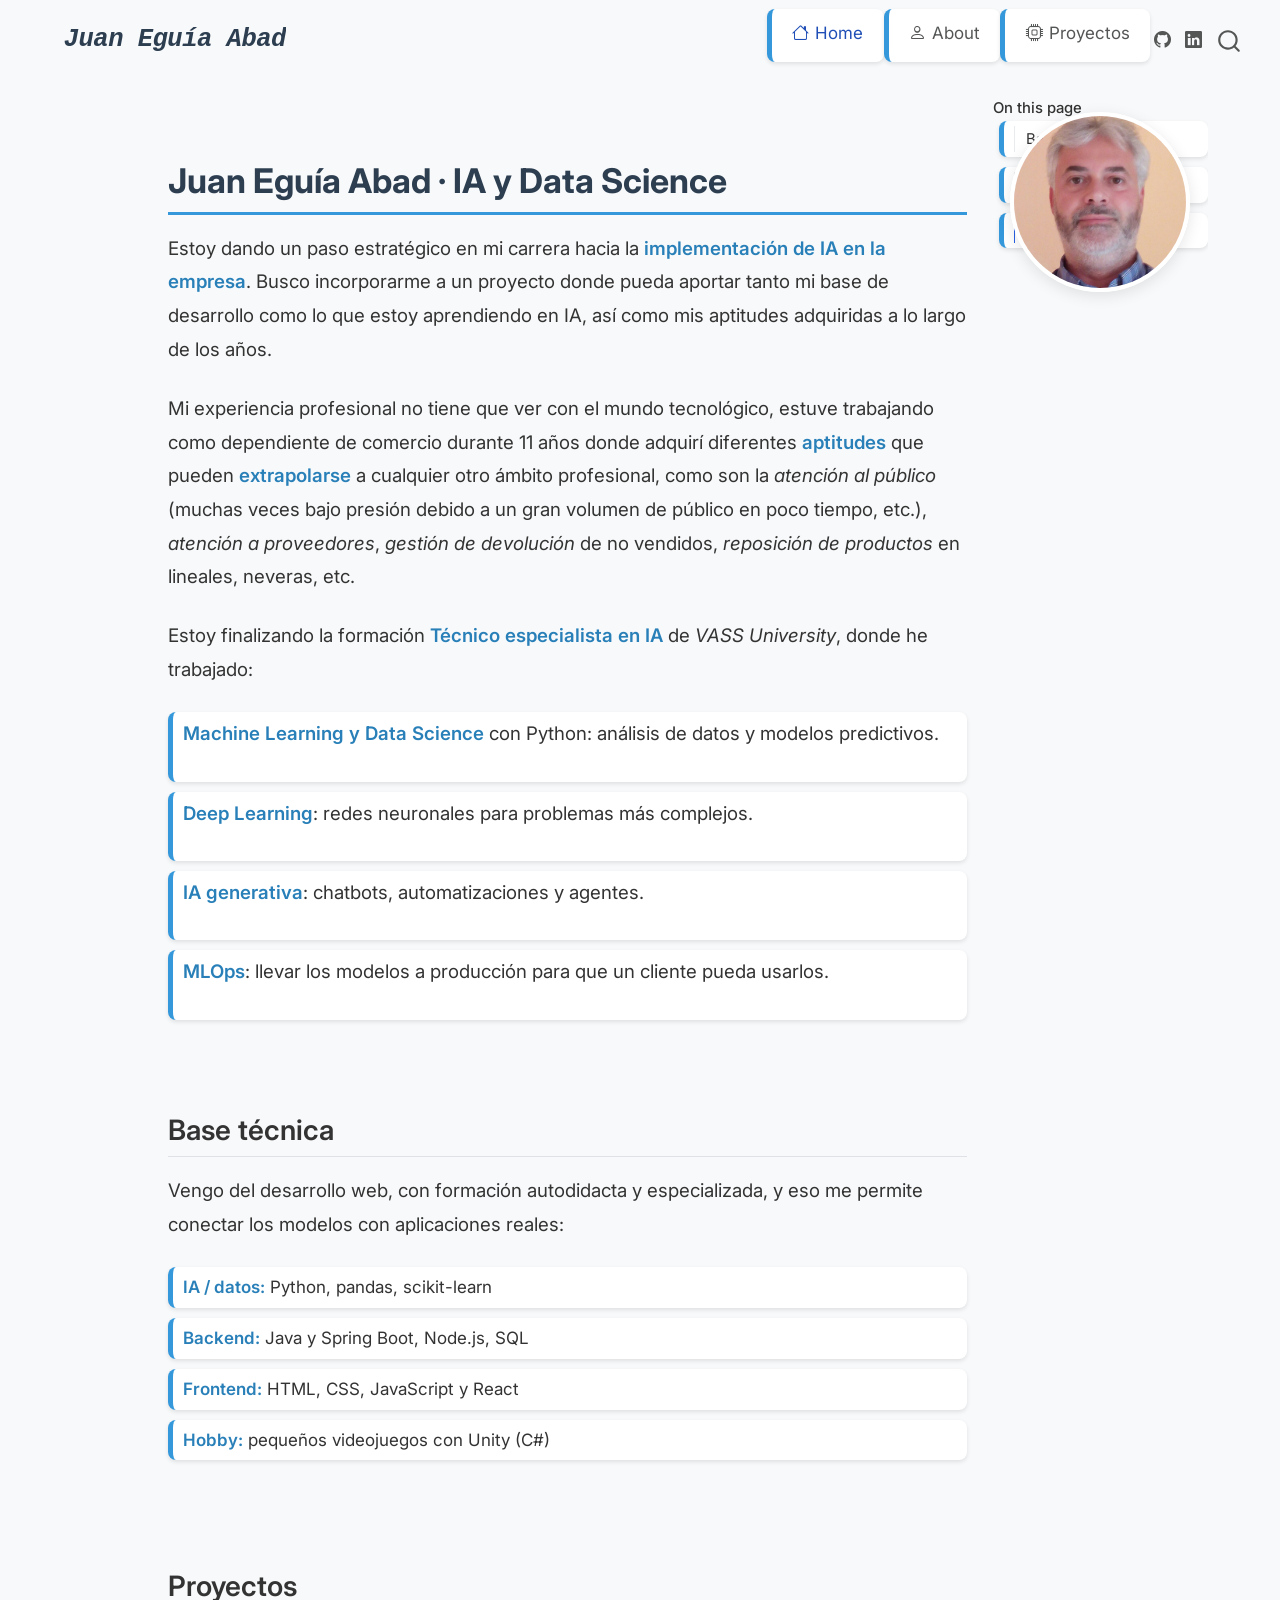
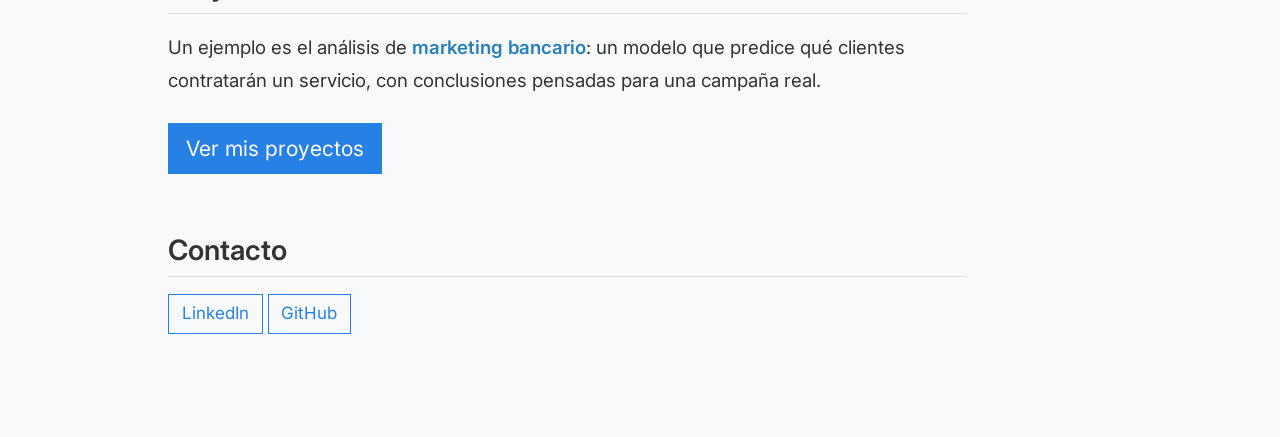
==== commit bc3a0e4c: "Agregado hablar experiencia anterior" ====
--- a/docs/index.html
+++ b/docs/index.html
@@ -156,7 +156,8 @@
 
 <div class="no-row-height column-margin column-container"><div class="">
 <p><img src="img/fotoJuan.jpg" class="profile-photo img-fluid" alt="Foto de Juan Eguía Abad"></p>
-</div></div><p>Soy desarrollador y estoy dando un paso estratégico en mi carrera hacia la <strong>implementación de IA en la empresa</strong>. Busco incorporarme a un proyecto donde pueda aportar tanto mi base de desarrollo como lo que estoy aprendiendo en IA.</p>
+</div></div><p>Estoy dando un paso estratégico en mi carrera hacia la <strong>implementación de IA en la empresa</strong>. Busco incorporarme a un proyecto donde pueda aportar tanto mi base de desarrollo como lo que estoy aprendiendo en IA, así como mis aptitudes adquiridas a lo largo de los años.</p>
+<p>Mi experiencia profesional no tiene que ver con el mundo tecnológico, estuve trabajando como dependiente de comercio durante 11 años donde adquirí diferentes <strong>aptitudes</strong> que pueden <strong>extrapolarse</strong> a cualquier otro ámbito profesional, como son la <em>atención al público</em> (muchas veces bajo presión debido a un gran volumen de público en poco tiempo, etc.), <em>atención a proveedores</em>, <em>gestión de devolución</em> de no vendidos, <em>reposición de productos</em> en lineales, neveras, etc.</p>
 <p>Estoy finalizando la formación <strong>Técnico especialista en IA</strong> de <em>VASS University</em>, donde he trabajado:</p>
 <ul>
 <li><p><strong>Machine Learning y Data Science</strong> con Python: análisis de datos y modelos predictivos.</p></li>
@@ -277,6 +278,11 @@
           if (link.dataset.originalHref !== undefined) {
             link.href = link.dataset.originalHref;
           }
+            // target, if specified
+            link.setAttribute("target", "_blank");
+            if (link.getAttribute("rel") === null) {
+              link.setAttribute("rel", "noopener");
+            }
         }
       }
     function tippyHover(el, contentFn, onTriggerFn, onUntriggerFn) {
--- a/docs/styles.css
+++ b/docs/styles.css
@@ -103,5 +103,34 @@
     color: #2c3e50;
 }
 
+/* Tarjetas de la galería de proyectos */
+/* .quarto-grid-item .listing-title {
+  font-size: 1.05rem;
+} */
 
+.quarto-grid-item .listing-title {
+  font-size: 1.05rem;
+  font-weight: 700;
+  color: #2c3e50;
+}
 
+.quarto-grid-item .listing-description,
+.quarto-grid-item .listing-description * {
+  color: #6c757d;
+}
+
+.quarto-grid-item .listing-description,
+.quarto-grid-item .listing-description * {
+  font-size: 0.85rem !important;
+  line-height: 1.4;
+}
+
+.quarto-grid-item .listing-categories .listing-category {
+  font-size: 0.7rem;
+}
+
+.quarto-grid-item:hover {
+    background-color: rgba(205,207,209,0.6);
+    box-shadow: 0 2px 4px rgba(0,0,0,0.2);
+}
+
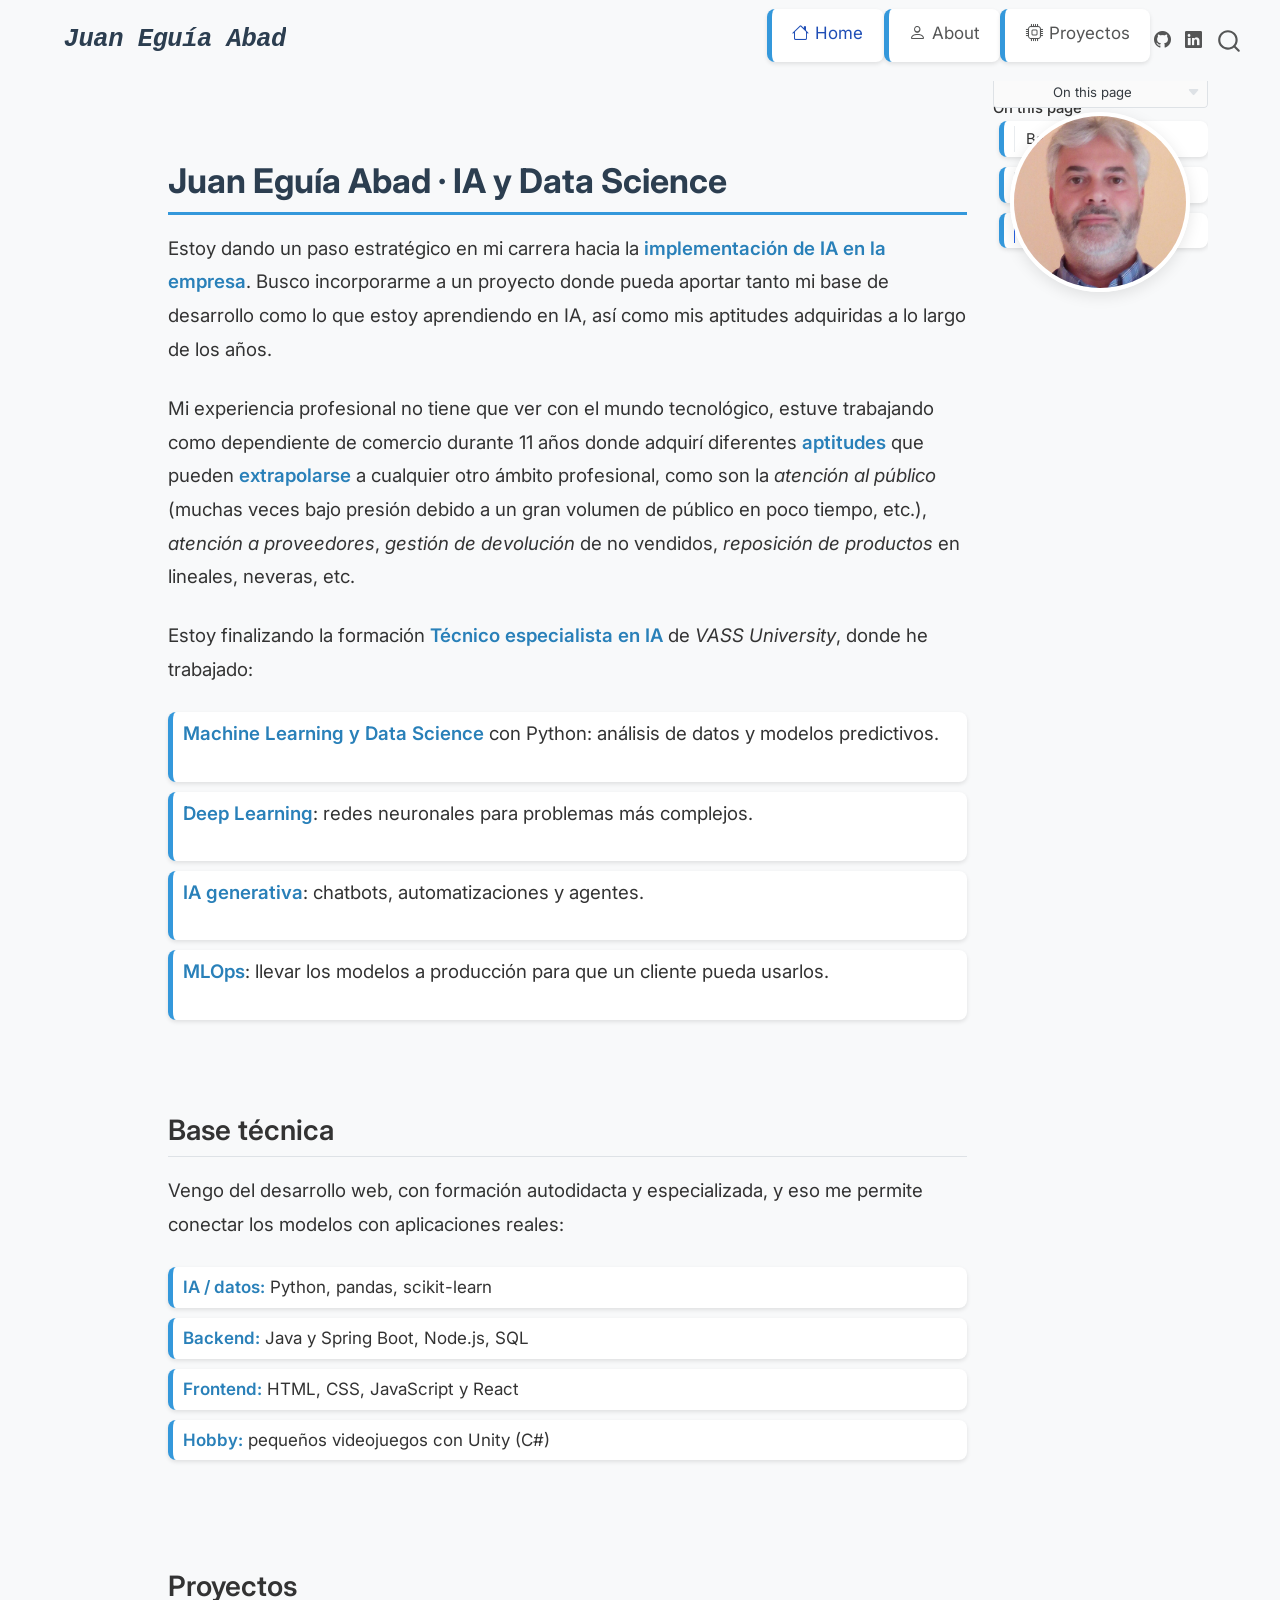
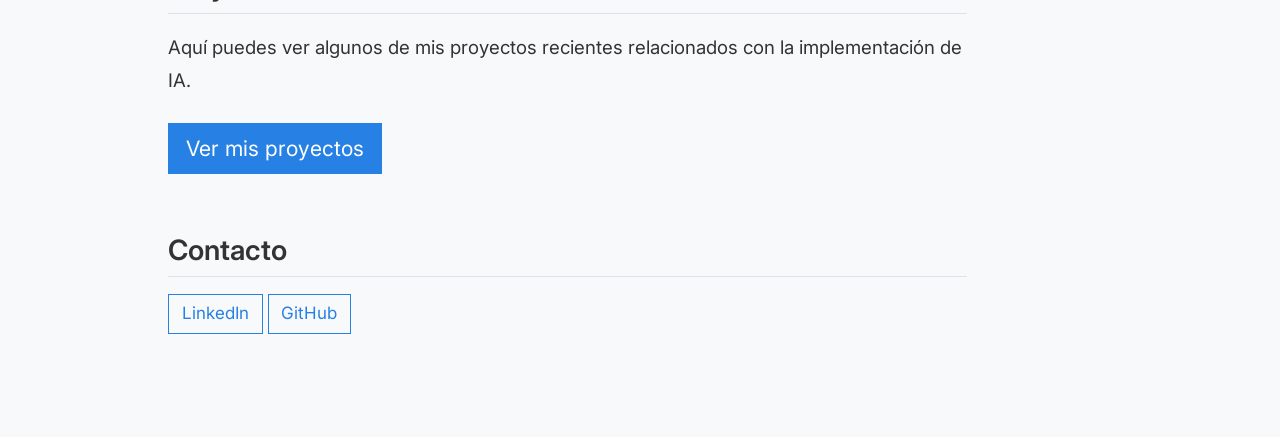
==== commit 1007323f: "Cambiada la frase dentro de: Proyectos (en index)" ====
--- a/docs/index.html
+++ b/docs/index.html
@@ -179,7 +179,7 @@
 </section>
 <section id="proyectos" class="level2">
 <h2 class="anchored" data-anchor-id="proyectos">Proyectos</h2>
-<p>Un ejemplo es el análisis de <strong>marketing bancario</strong>: un modelo que predice qué clientes contratarán un servicio, con conclusiones pensadas para una campaña real.</p>
+<p>Aquí puedes ver algunos de mis proyectos recientes relacionados con la implementación de IA.</p>
 <p><a href="./proyectos.html" class="btn btn-primary btn-lg">Ver mis proyectos</a></p>
 </section>
 <section id="contacto" class="level2">
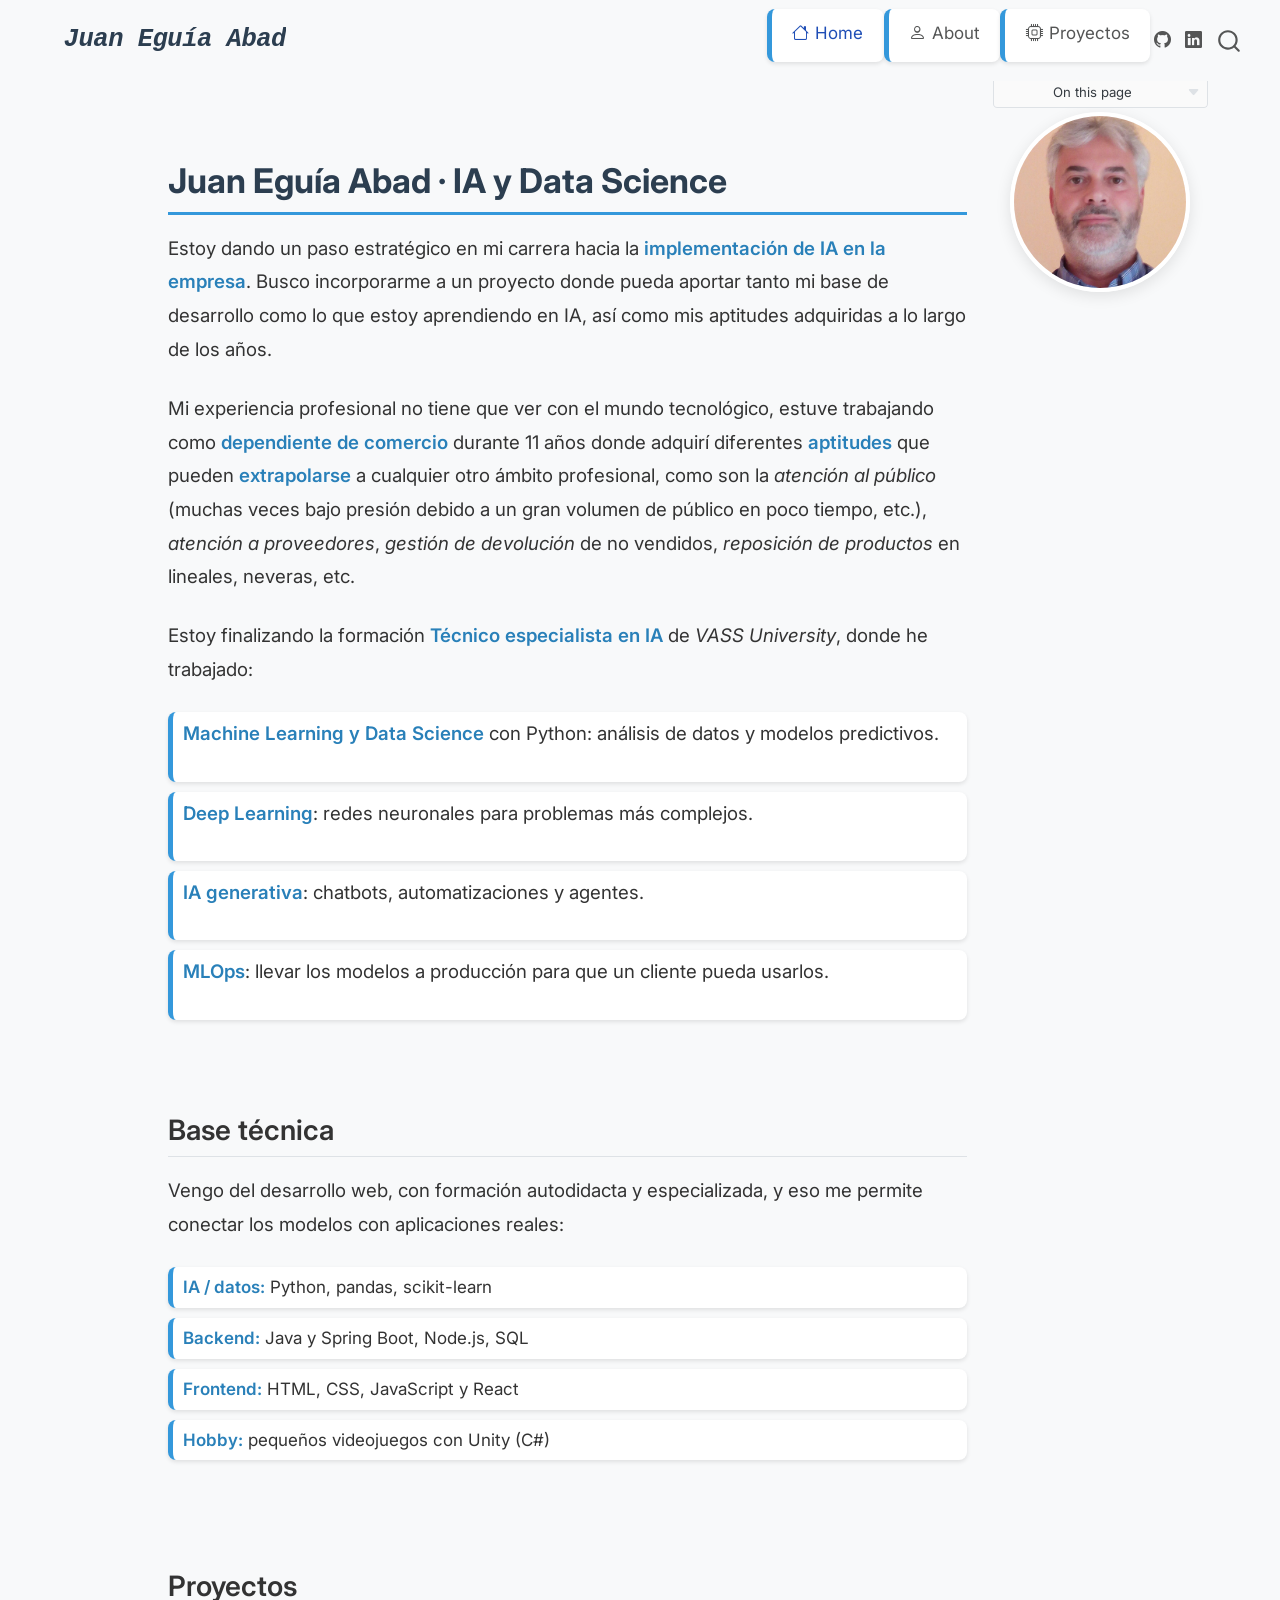
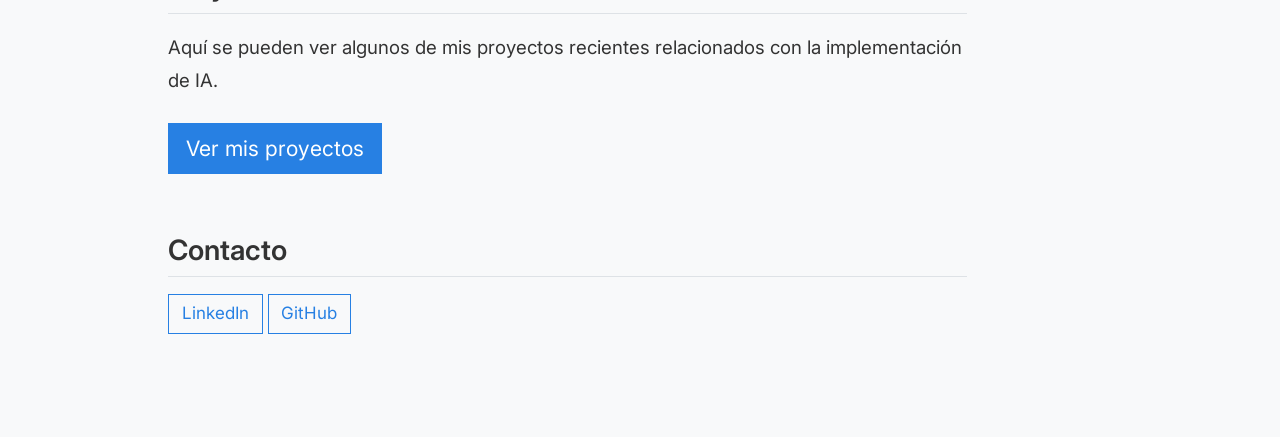
==== commit f092b848: "Agregada url-pacman-phaser y algunos cambios en frases" ====
--- a/docs/index.html
+++ b/docs/index.html
@@ -157,7 +157,7 @@
 <div class="no-row-height column-margin column-container"><div class="">
 <p><img src="img/fotoJuan.jpg" class="profile-photo img-fluid" alt="Foto de Juan Eguía Abad"></p>
 </div></div><p>Estoy dando un paso estratégico en mi carrera hacia la <strong>implementación de IA en la empresa</strong>. Busco incorporarme a un proyecto donde pueda aportar tanto mi base de desarrollo como lo que estoy aprendiendo en IA, así como mis aptitudes adquiridas a lo largo de los años.</p>
-<p>Mi experiencia profesional no tiene que ver con el mundo tecnológico, estuve trabajando como dependiente de comercio durante 11 años donde adquirí diferentes <strong>aptitudes</strong> que pueden <strong>extrapolarse</strong> a cualquier otro ámbito profesional, como son la <em>atención al público</em> (muchas veces bajo presión debido a un gran volumen de público en poco tiempo, etc.), <em>atención a proveedores</em>, <em>gestión de devolución</em> de no vendidos, <em>reposición de productos</em> en lineales, neveras, etc.</p>
+<p>Mi experiencia profesional no tiene que ver con el mundo tecnológico, estuve trabajando como <strong>dependiente de comercio</strong> durante 11 años donde adquirí diferentes <strong>aptitudes</strong> que pueden <strong>extrapolarse</strong> a cualquier otro ámbito profesional, como son la <em>atención al público</em> (muchas veces bajo presión debido a un gran volumen de público en poco tiempo, etc.), <em>atención a proveedores</em>, <em>gestión de devolución</em> de no vendidos, <em>reposición de productos</em> en lineales, neveras, etc.</p>
 <p>Estoy finalizando la formación <strong>Técnico especialista en IA</strong> de <em>VASS University</em>, donde he trabajado:</p>
 <ul>
 <li><p><strong>Machine Learning y Data Science</strong> con Python: análisis de datos y modelos predictivos.</p></li>
@@ -179,7 +179,7 @@
 </section>
 <section id="proyectos" class="level2">
 <h2 class="anchored" data-anchor-id="proyectos">Proyectos</h2>
-<p>Aquí puedes ver algunos de mis proyectos recientes relacionados con la implementación de IA.</p>
+<p>Aquí se pueden ver algunos de mis proyectos recientes relacionados con la implementación de IA.</p>
 <p><a href="./proyectos.html" class="btn btn-primary btn-lg">Ver mis proyectos</a></p>
 </section>
 <section id="contacto" class="level2">
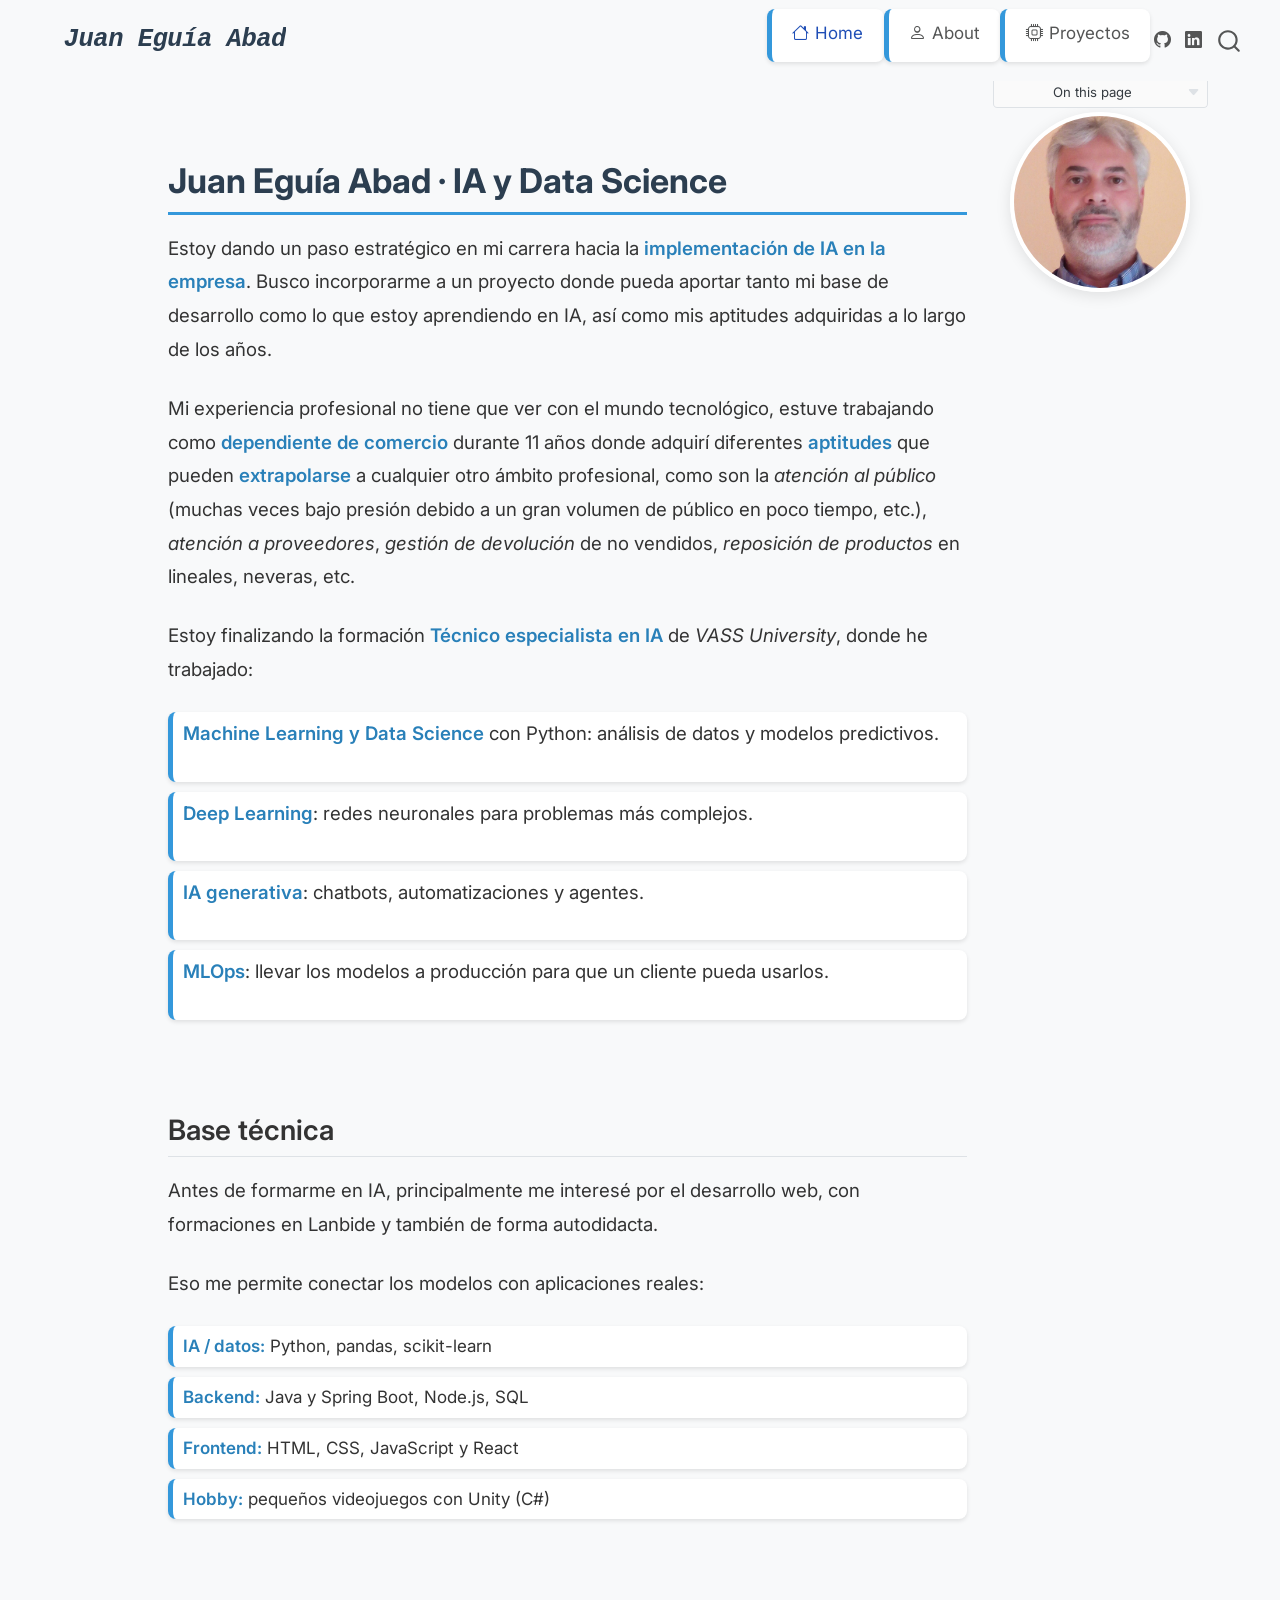
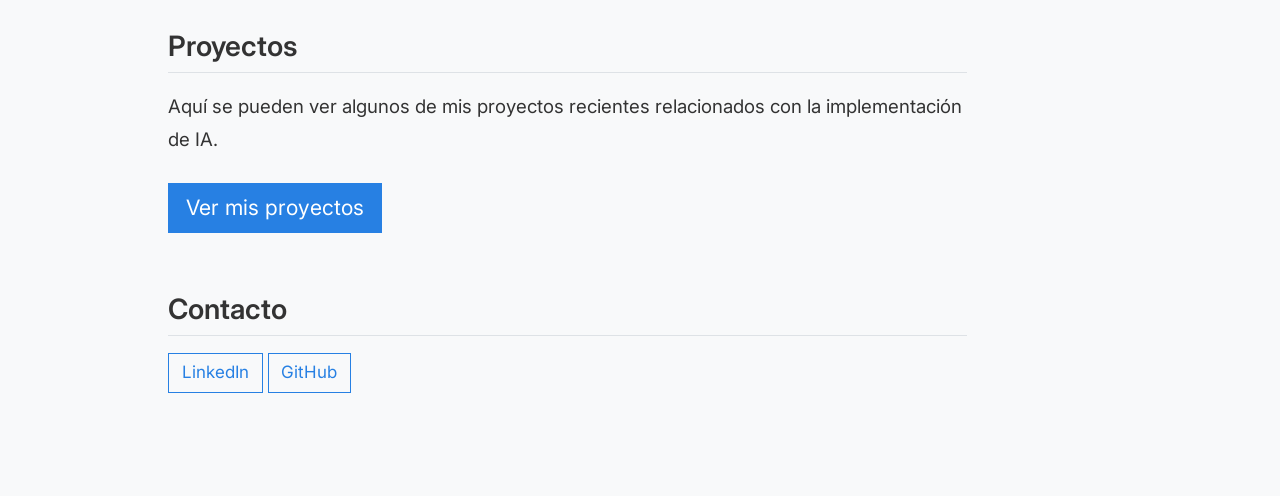
==== commit 5e0aa295: "Cambiada alguna frase en el index" ====
--- a/docs/index.html
+++ b/docs/index.html
@@ -168,7 +168,8 @@
 <p><br></p>
 <section id="base-técnica" class="level2">
 <h2 class="anchored" data-anchor-id="base-técnica">Base técnica</h2>
-<p>Vengo del desarrollo web, con formación autodidacta y especializada, y eso me permite conectar los modelos con aplicaciones reales:</p>
+<p>Antes de formarme en IA, principalmente me interesé por el desarrollo web, con formaciones en Lanbide y también de forma autodidacta.</p>
+<p>Eso me permite conectar los modelos con aplicaciones reales:</p>
 <ul>
 <li><strong>IA / datos:</strong> Python, pandas, scikit-learn</li>
 <li><strong>Backend:</strong> Java y Spring Boot, Node.js, SQL</li>
